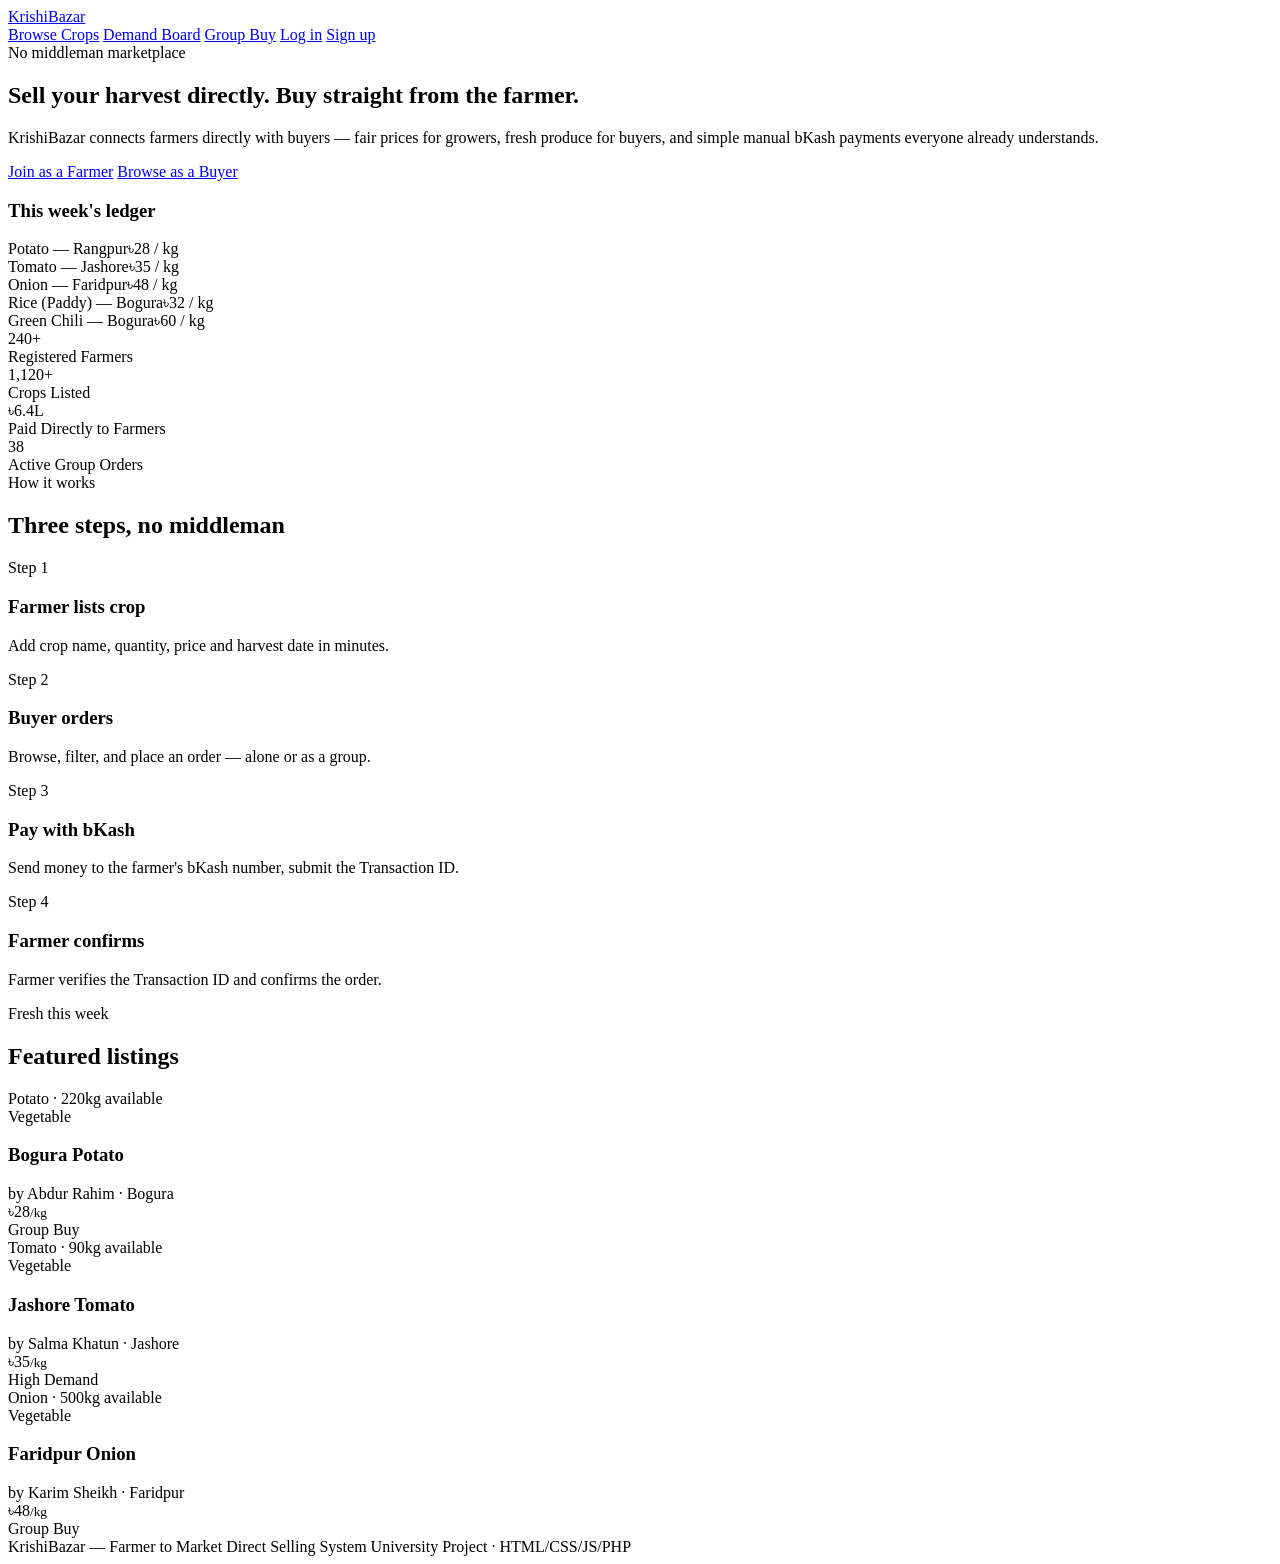
==== index.html @ 0cc7e867 "register form add" ====
<!DOCTYPE html>
<html lang="en">
<head>
<meta charset="UTF-8">
<meta name="viewport" content="width=device-width, initial-scale=1.0">
<title>KrishiBazar — Sell straight from the field</title>
</head>
<body>

  <header class="site-header">
    <div class="container header-inner">
      <a href="index.html" class="logo">Krishi<span>Bazar</span></a>
      <nav class="nav">
        <a href="browse-products.html">Browse Crops</a>
        <a href="demand-board.html">Demand Board</a>
        <a href="group-buy.html">Group Buy</a>
        <a href="login.html" class="btn btn-ghost btn-sm">Log in</a>
        <a href="register.html" class="btn btn-primary btn-sm">Sign up</a>
      </nav>
    </div>
  </header>
  <section class="hero">
    <div class="container hero-grid">
      <div>
        <div class="eyebrow">No middleman marketplace</div>
        <h1>Sell your harvest directly. Buy straight from the farmer.</h1>
        <p class="lede">KrishiBazar connects farmers directly with buyers — fair prices for growers, fresh produce for buyers, and simple manual bKash payments everyone already understands.</p>
        <div class="hero-actions">
          <a href="register.html" class="btn btn-primary">Join as a Farmer</a>
          <a href="browse-products.html" class="btn btn-accent">Browse as a Buyer</a>
        </div>
      </div>

      <div class="hero-ledger">
        <h3>This week's ledger</h3>
        <div class="ledger-row"><span>Potato — Rangpur</span><span class="up">৳28 / kg</span></div>
        <div class="ledger-row"><span>Tomato — Jashore</span><span class="up">৳35 / kg</span></div>
        <div class="ledger-row"><span>Onion — Faridpur</span><span class="up">৳48 / kg</span></div>
        <div class="ledger-row"><span>Rice (Paddy) — Bogura</span><span class="up">৳32 / kg</span></div>
        <div class="ledger-row"><span>Green Chili — Bogura</span><span class="up">৳60 / kg</span></div>
      </div>
    </div>
  </section>

  <div class="soil-divider"></div>

 
  <section class="section">
    <div class="container">
      <div class="stat-grid">
        <div class="stat-card">
          <div class="num">240+</div>
          <div class="label">Registered Farmers</div>
        </div>
        <div class="stat-card">
          <div class="num">1,120+</div>
          <div class="label">Crops Listed</div>
        </div>
        <div class="stat-card">
          <div class="num">৳6.4L</div>
          <div class="label">Paid Directly to Farmers</div>
        </div>
        <div class="stat-card">
          <div class="num">38</div>
          <div class="label">Active Group Orders</div>
        </div>
      </div>
    </div>
  </section>

  <!-- HOW IT WORKS -->
  <section class="section section-alt">
    <div class="container">
      <div class="section-head">
        <div class="eyebrow">How it works</div>
        <h2>Three steps, no middleman</h2>
      </div>
      <div class="stat-grid">
        <div class="stat-card">
          <div class="ticket-category">Step 1</div>
          <h3>Farmer lists crop</h3>
          <p>Add crop name, quantity, price and harvest date in minutes.</p>
        </div>
        <div class="stat-card">
          <div class="ticket-category">Step 2</div>
          <h3>Buyer orders</h3>
          <p>Browse, filter, and place an order — alone or as a group.</p>
        </div>
        <div class="stat-card">
          <div class="ticket-category">Step 3</div>
          <h3>Pay with bKash</h3>
          <p>Send money to the farmer's bKash number, submit the Transaction ID.</p>
        </div>
        <div class="stat-card">
          <div class="ticket-category">Step 4</div>
          <h3>Farmer confirms</h3>
          <p>Farmer verifies the Transaction ID and confirms the order.</p>
        </div>
      </div>
    </div>
  </section>


  <section class="section">
    <div class="container">
      <div class="section-head">
        <div class="eyebrow">Fresh this week</div>
        <h2>Featured listings</h2>
      </div>
      <div class="product-grid">

        <div class="ticket">
          <div class="ticket-media">Potato · 220kg available</div>
          <div class="ticket-body">
            <div class="ticket-category">Vegetable</div>
            <h3>Bogura Potato</h3>
            <div class="ticket-farmer">by Abdur Rahim · Bogura</div>
            <div class="ticket-price-row">
              <div class="ticket-price">৳28<small>/kg</small></div>
              <span class="tag">Group Buy</span>
            </div>
          </div>
        </div>

        <div class="ticket">
          <div class="ticket-media">Tomato · 90kg available</div>
          <div class="ticket-body">
            <div class="ticket-category">Vegetable</div>
            <h3>Jashore Tomato</h3>
            <div class="ticket-farmer">by Salma Khatun · Jashore</div>
            <div class="ticket-price-row">
              <div class="ticket-price">৳35<small>/kg</small></div>
              <span class="tag tag-marigold">High Demand</span>
            </div>
          </div>
        </div>

        <div class="ticket">
          <div class="ticket-media">Onion · 500kg available</div>
          <div class="ticket-body">
            <div class="ticket-category">Vegetable</div>
            <h3>Faridpur Onion</h3>
            <div class="ticket-farmer">by Karim Sheikh · Faridpur</div>
            <div class="ticket-price-row">
              <div class="ticket-price">৳48<small>/kg</small></div>
              <span class="tag">Group Buy</span>
            </div>
          </div>
        </div>

      </div>
    </div>
  </section>

  <footer class="site-footer">
    <div class="container">
      <span>KrishiBazar &mdash; Farmer to Market Direct Selling System</span>
      <span class="footer-note">University Project · HTML/CSS/JS/PHP</span>
    </div>
  </footer>

</body>
</html>
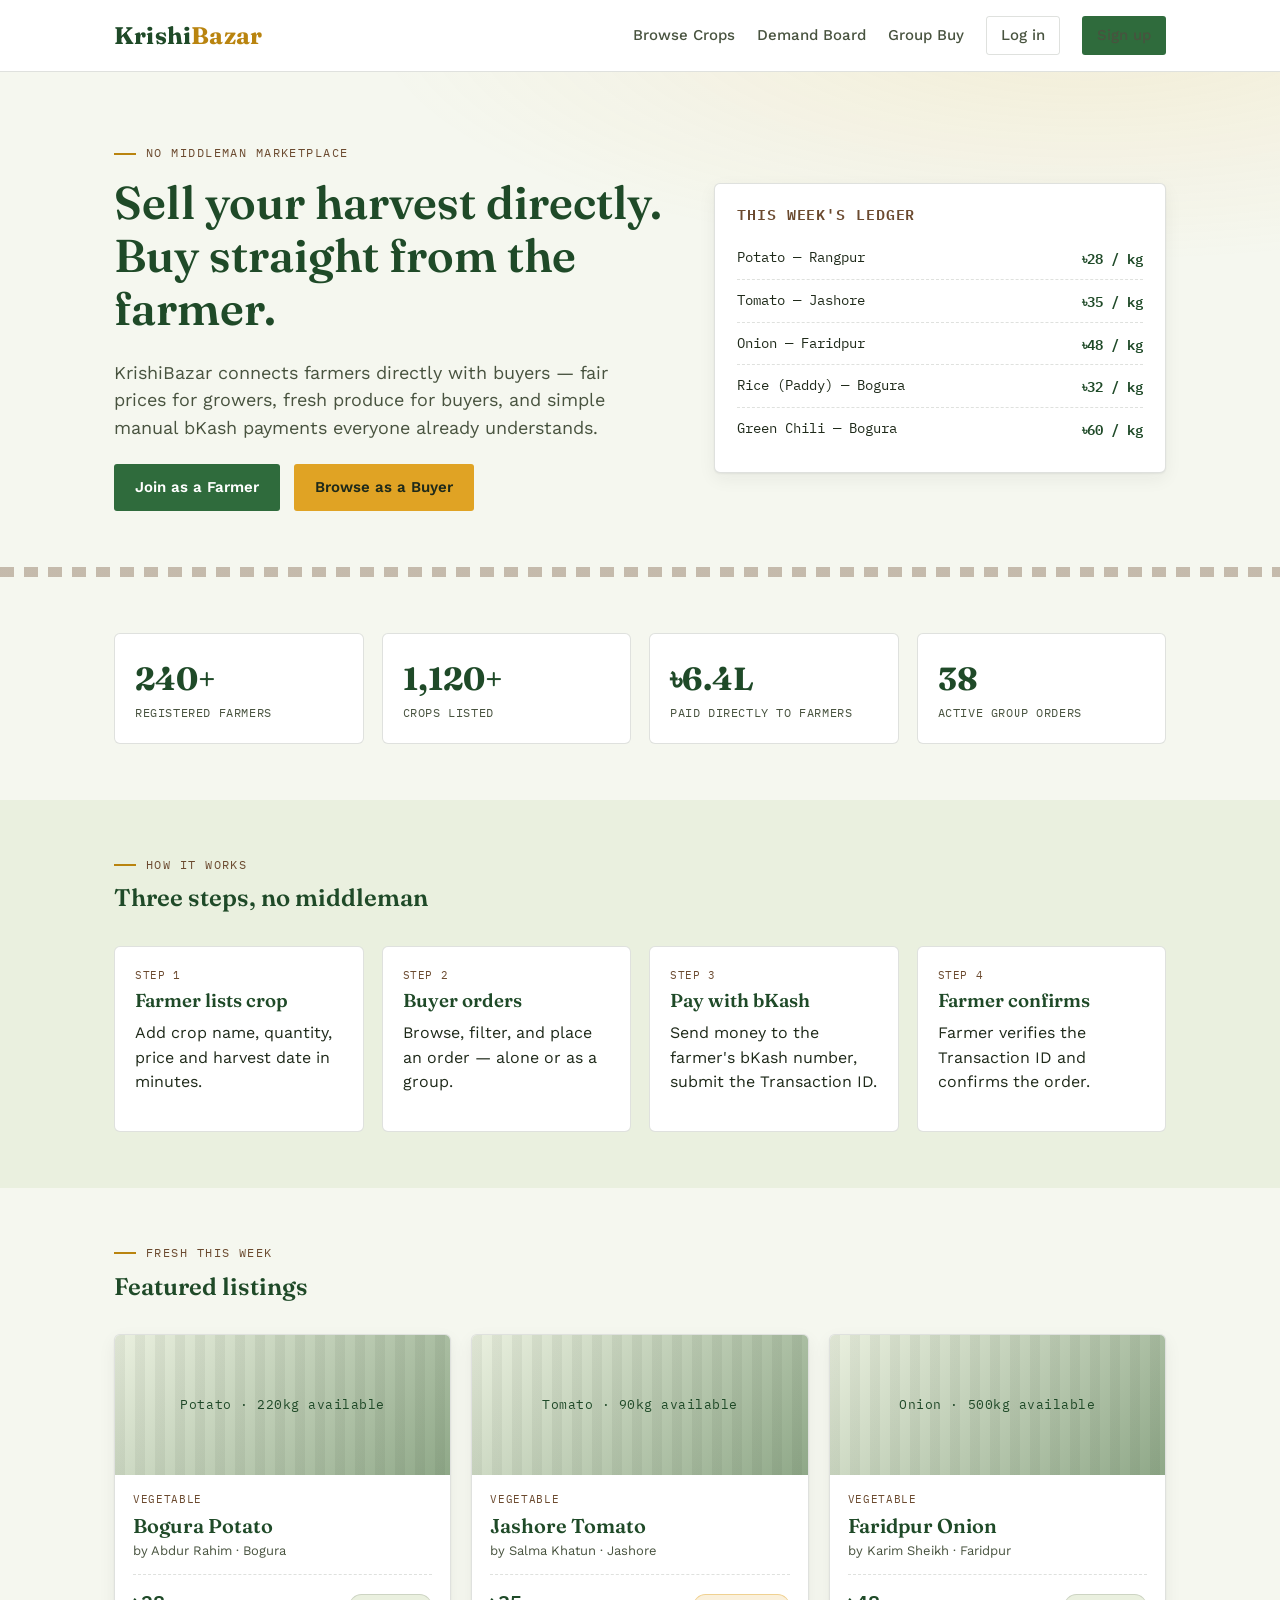
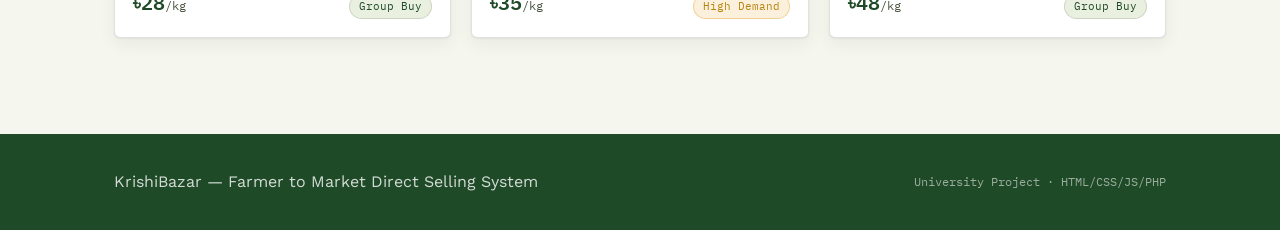
==== commit 358bdc0f: "add all css file" ====
--- a/index.html
+++ b/index.html
@@ -4,6 +4,7 @@
 <meta charset="UTF-8">
 <meta name="viewport" content="width=device-width, initial-scale=1.0">
 <title>KrishiBazar — Sell straight from the field</title>
+<link rel="stylesheet" href="assets/css/style.css">
 </head>
 <body>
 
--- a/assets/css/style.css
+++ b/assets/css/style.css
@@ -0,0 +1,664 @@
+
+
+@import url('https://fonts.googleapis.com/css2?family=Fraunces:opsz,wght@9..144,400;9..144,600;9..144,700&family=Work+Sans:wght@400;500;600;700&family=IBM+Plex+Mono:wght@400;500;600&display=swap');
+
+:root{
+  /* Colors */
+  --color-bg:        #F5F7EF;   /* pale sage-white page background */
+  --color-bg-alt:    #EAF0DF;   /* soft green tint for alt sections */
+  --color-panel:     #FFFFFF;
+  --color-ink:       #1F2A1A;   /* near-black green-charcoal text */
+  --color-ink-soft:  #48533F;
+  --color-green:     #2F6B3C;   /* leaf green - primary */
+  --color-green-dk:  #1F4A28;
+  --color-brown:     #6B4A2F;   /* soil brown - secondary */
+  --color-marigold:  #E0A324;   /* turmeric accent - CTA / highlight */
+  --color-marigold-dk: #B9840F;
+  --color-sage:      #8FA888;   /* muted borders */
+  --color-danger:    #A63A2E;
+  --color-line:      rgba(31,42,26,0.14);
+
+  /* Type */
+  --font-display: 'Fraunces', serif;
+  --font-body: 'Work Sans', sans-serif;
+  --font-mono: 'IBM Plex Mono', monospace;
+
+  --radius-sm: 3px;
+  --radius-md: 6px;
+  --shadow-card: 0 1px 2px rgba(31,42,26,0.06), 0 6px 18px rgba(31,42,26,0.06);
+}
+
+*, *::before, *::after{ box-sizing: border-box; }
+html{ scroll-behavior: smooth; }
+body{
+  margin:0;
+  font-family: var(--font-body);
+  background: var(--color-bg);
+  color: var(--color-ink);
+  line-height: 1.55;
+  -webkit-font-smoothing: antialiased;
+}
+h1,h2,h3,h4{
+  font-family: var(--font-display);
+  color: var(--color-green-dk);
+  margin: 0 0 .5em;
+  line-height: 1.15;
+  font-weight: 600;
+}
+p{ margin: 0 0 1em; }
+a{ color: var(--color-green); text-decoration: none; }
+a:hover{ text-decoration: underline; }
+img{ max-width: 100%; display:block; }
+
+.container{
+  width: 100%;
+  max-width: 1100px;
+  margin: 0 auto;
+  padding: 0 24px;
+}
+
+/* Focus visibility */
+a:focus-visible, button:focus-visible, input:focus-visible, select:focus-visible, textarea:focus-visible{
+  outline: 2px solid var(--color-marigold-dk);
+  outline-offset: 2px;
+}
+
+/* =========================
+   Soil-row divider (signature motif)
+   A repeating dashed "plowed row" line used to separate sections
+   ========================= */
+.soil-divider{
+  height: 10px;
+  width: 100%;
+  background-image: repeating-linear-gradient(
+    90deg,
+    var(--color-brown) 0px, var(--color-brown) 14px,
+    transparent 14px, transparent 24px
+  );
+  opacity: .35;
+}
+
+/* =========================
+   Header / Nav
+   ========================= */
+.site-header{
+  background: var(--color-panel);
+  border-bottom: var(--border, 1px solid var(--color-line));
+  position: sticky;
+  top: 0;
+  z-index: 50;
+}
+.header-inner{
+  display:flex;
+  align-items:center;
+  justify-content: space-between;
+  padding: 16px 24px;
+}
+.logo{
+  font-family: var(--font-display);
+  font-size: 24px;
+  font-weight: 700;
+  color: var(--color-green-dk);
+  letter-spacing: .2px;
+}
+.logo span{ color: var(--color-marigold-dk); }
+.logo:hover{ text-decoration: none; }
+
+.nav{ display:flex; align-items:center; gap: 22px; }
+.nav a{
+  color: var(--color-ink-soft);
+  font-weight: 500;
+  font-size: 15px;
+}
+.nav a:hover{ color: var(--color-green-dk); text-decoration: none; }
+
+.badge-role{
+  font-family: var(--font-mono);
+  font-size: 11px;
+  text-transform: uppercase;
+  letter-spacing: .06em;
+  background: var(--color-bg-alt);
+  color: var(--color-green-dk);
+  padding: 3px 8px;
+  border-radius: var(--radius-sm);
+  border: 1px solid var(--color-line);
+}
+
+/* =========================
+   Buttons
+   ========================= */
+.btn{
+  display:inline-flex;
+  align-items:center;
+  justify-content:center;
+  gap:8px;
+  font-family: var(--font-body);
+  font-weight: 600;
+  font-size: 15px;
+  padding: 11px 20px;
+  border-radius: var(--radius-sm);
+  border: 1px solid transparent;
+  cursor: pointer;
+  transition: transform .12s ease, box-shadow .12s ease, background .12s ease;
+}
+.btn:hover{ text-decoration:none; }
+.btn-primary{
+  background: var(--color-green);
+  color: #fff;
+}
+.btn-primary:hover{ background: var(--color-green-dk); }
+.btn-accent{
+  background: var(--color-marigold);
+  color: var(--color-ink);
+}
+.btn-accent:hover{ background: var(--color-marigold-dk); color:#fff; }
+.btn-ghost{
+  background: transparent;
+  color: var(--color-green-dk);
+  border-color: var(--color-line);
+}
+.btn-ghost:hover{ background: var(--color-bg-alt); }
+.btn-block{ width:100%; }
+.btn-sm{ padding: 7px 14px; font-size: 13px; }
+.btn:disabled{ opacity:.5; cursor:not-allowed; }
+
+/* =========================
+   Hero
+   ========================= */
+.hero{
+  padding: 72px 0 56px;
+  background:
+    radial-gradient(1200px 400px at 85% -10%, rgba(224,163,36,0.12), transparent 60%),
+    var(--color-bg);
+}
+.hero-grid{
+  display:grid;
+  grid-template-columns: 1.1fr .9fr;
+  gap: 48px;
+  align-items:center;
+}
+.eyebrow{
+  font-family: var(--font-mono);
+  font-size: 12px;
+  letter-spacing: .12em;
+  text-transform: uppercase;
+  color: var(--color-brown);
+  display:flex;
+  align-items:center;
+  gap: 10px;
+  margin-bottom: 14px;
+}
+.eyebrow::before{
+  content:"";
+  width: 22px; height: 2px;
+  background: var(--color-marigold-dk);
+  display:inline-block;
+}
+.hero h1{
+  font-size: 46px;
+  max-width: 620px;
+}
+.hero .lede{
+  font-size: 18px;
+  color: var(--color-ink-soft);
+  max-width: 520px;
+}
+.hero-actions{ display:flex; gap:14px; margin-top: 22px; }
+
+.hero-ledger{
+  background: var(--color-panel);
+  border: 1px solid var(--color-line);
+  border-radius: var(--radius-md);
+  box-shadow: var(--shadow-card);
+  padding: 22px;
+}
+.hero-ledger h3{
+  font-size: 15px;
+  font-family: var(--font-mono);
+  text-transform: uppercase;
+  letter-spacing: .06em;
+  color: var(--color-brown);
+  margin-bottom: 14px;
+}
+.ledger-row{
+  display:flex;
+  justify-content: space-between;
+  padding: 10px 0;
+  border-bottom: 1px dashed var(--color-line);
+  font-family: var(--font-mono);
+  font-size: 14px;
+}
+.ledger-row:last-child{ border-bottom:none; }
+.ledger-row .up{ color: var(--color-green-dk); font-weight:600; }
+
+/* =========================
+   Sections / stats
+   ========================= */
+.section{ padding: 56px 0; }
+.section-alt{ background: var(--color-bg-alt); }
+.section-head{ max-width: 640px; margin-bottom: 34px; }
+.section-head .eyebrow{ margin-bottom: 10px; }
+
+.stat-grid{
+  display:grid;
+  grid-template-columns: repeat(4,1fr);
+  gap: 18px;
+}
+.stat-card{
+  background: var(--color-panel);
+  border: 1px solid var(--color-line);
+  border-radius: var(--radius-md);
+  padding: 20px;
+}
+.stat-card .num{
+  font-family: var(--font-display);
+  font-size: 32px;
+  color: var(--color-green-dk);
+  font-weight:700;
+}
+.stat-card .label{
+  font-family: var(--font-mono);
+  font-size: 12px;
+  color: var(--color-ink-soft);
+  text-transform: uppercase;
+  letter-spacing: .05em;
+}
+
+/* =========================
+   Product cards ("harvest tickets")
+   ========================= */
+.product-grid{
+  display:grid;
+  grid-template-columns: repeat(3, 1fr);
+  gap: 20px;
+}
+.ticket{
+  background: var(--color-panel);
+  border: 1px solid var(--color-line);
+  border-radius: var(--radius-md);
+  overflow:hidden;
+  box-shadow: var(--shadow-card);
+  display:flex;
+  flex-direction:column;
+}
+.ticket-media{
+  height: 140px;
+  background: linear-gradient(135deg, var(--color-bg-alt), var(--color-sage));
+  display:flex; align-items:center; justify-content:center;
+  font-family: var(--font-mono);
+  color: var(--color-green-dk);
+  font-size: 13px;
+  letter-spacing:.04em;
+  position:relative;
+}
+.ticket-media::after{
+  content:"";
+  position:absolute; inset:0;
+  background-image: repeating-linear-gradient(90deg, rgba(31,42,26,0.06) 0 10px, transparent 10px 20px);
+}
+.ticket-body{ padding: 16px 18px 18px; flex:1; display:flex; flex-direction:column; }
+.ticket-category{
+  font-family: var(--font-mono);
+  font-size: 11px;
+  text-transform: uppercase;
+  letter-spacing:.06em;
+  color: var(--color-brown);
+  margin-bottom: 6px;
+}
+.ticket-body h3{ font-size: 20px; margin-bottom: 4px; }
+.ticket-farmer{ font-size: 13px; color: var(--color-ink-soft); margin-bottom: 12px; }
+.ticket-price-row{
+  display:flex;
+  align-items:baseline;
+  justify-content:space-between;
+  border-top: 1px dashed var(--color-line);
+  padding-top: 12px;
+  margin-top:auto;
+}
+.ticket-price{
+  font-family: var(--font-mono);
+  font-size: 20px;
+  font-weight:600;
+  color: var(--color-green-dk);
+}
+.ticket-price small{ font-size:12px; color:var(--color-ink-soft); font-weight:400; }
+.ticket-stock{ font-size:12px; font-family: var(--font-mono); color: var(--color-ink-soft); }
+.ticket-actions{ margin-top: 14px; display:flex; gap:10px; }
+
+.tag{
+  display:inline-block;
+  font-family: var(--font-mono);
+  font-size: 11px;
+  padding: 3px 9px;
+  border-radius: 999px;
+  border: 1px solid var(--color-line);
+  background: var(--color-bg-alt);
+  color: var(--color-green-dk);
+}
+.tag-marigold{ background: rgba(224,163,36,0.16); color: var(--color-marigold-dk); border-color: rgba(224,163,36,0.4);}
+
+/* =========================
+   Filter bar
+   ========================= */
+.filter-bar{
+  background: var(--color-panel);
+  border:1px solid var(--color-line);
+  border-radius: var(--radius-md);
+  padding: 16px;
+  display:flex;
+  gap:14px;
+  flex-wrap:wrap;
+  align-items:flex-end;
+  margin-bottom: 28px;
+}
+.field{ display:flex; flex-direction:column; gap:6px; }
+.field label{
+  font-family: var(--font-mono);
+  font-size: 11px;
+  text-transform: uppercase;
+  letter-spacing:.05em;
+  color: var(--color-ink-soft);
+}
+.field input, .field select, .field textarea{
+  font-family: var(--font-body);
+  font-size: 14px;
+  padding: 10px 12px;
+  border: 1px solid var(--color-line);
+  border-radius: var(--radius-sm);
+  background: #fff;
+  color: var(--color-ink);
+  min-width: 160px;
+}
+.field input:focus, .field select:focus, .field textarea:focus{
+  border-color: var(--color-green);
+}
+.field-search{ flex:1; min-width: 220px; }
+.field-search input{ width:100%; }
+
+/* =========================
+   Forms (auth, add product, order)
+   ========================= */
+.auth-wrap{
+  display:flex;
+  min-height: calc(100vh - 65px);
+}
+.auth-side{
+  flex: 1;
+  background: var(--color-green-dk);
+  color: #fff;
+  padding: 56px;
+  display:flex;
+  flex-direction:column;
+  justify-content:center;
+  position:relative;
+  overflow:hidden;
+}
+.auth-side::before{
+  content:"";
+  position:absolute; left:0; right:0; bottom:0; height:70px;
+  background-image: repeating-linear-gradient(90deg, rgba(255,255,255,0.08) 0 14px, transparent 14px 24px);
+}
+.auth-side h2{ color:#fff; font-size: 34px; max-width: 380px; }
+.auth-side p{ color: rgba(255,255,255,0.75); max-width: 360px; }
+.auth-side .eyebrow{ color: var(--color-marigold); }
+.auth-side .eyebrow::before{ background: var(--color-marigold); }
+
+.auth-form{
+  flex: 1;
+  display:flex;
+  align-items:center;
+  justify-content:center;
+  padding: 48px;
+}
+.form-card{
+  width:100%;
+  max-width: 420px;
+}
+.form-card h2{ font-size: 28px; }
+.form-card .sub{ color: var(--color-ink-soft); margin-bottom: 28px; }
+
+.form-group{ margin-bottom: 18px; display:flex; flex-direction:column; gap:6px; }
+.form-group label{
+  font-size: 13px;
+  font-weight: 600;
+  color: var(--color-ink);
+}
+.form-group .hint{
+  font-size: 12px;
+  color: var(--color-ink-soft);
+}
+.form-group input, .form-group select, .form-group textarea{
+  font-family: var(--font-body);
+  font-size: 15px;
+  padding: 12px 14px;
+  border: 1px solid var(--color-line);
+  border-radius: var(--radius-sm);
+  background:#fff;
+  color: var(--color-ink);
+  width:100%;
+}
+.form-group input:focus, .form-group select:focus, .form-group textarea:focus{
+  border-color: var(--color-green);
+}
+.form-row{ display:flex; gap:14px; }
+.form-row .form-group{ flex:1; }
+
+.role-toggle{
+  display:flex;
+  border: 1px solid var(--color-line);
+  border-radius: var(--radius-sm);
+  overflow:hidden;
+  margin-bottom: 22px;
+}
+.role-toggle label{
+  flex:1;
+  text-align:center;
+  padding: 11px 0;
+  font-size: 14px;
+  font-weight: 600;
+  cursor:pointer;
+  color: var(--color-ink-soft);
+  background: var(--color-bg-alt);
+}
+.role-toggle input{ display:none; }
+.role-toggle input:checked + label{
+  background: var(--color-green);
+  color:#fff;
+}
+
+.form-foot{
+  margin-top: 18px;
+  font-size: 14px;
+  color: var(--color-ink-soft);
+}
+
+.alert{
+  border-radius: var(--radius-sm);
+  padding: 12px 14px;
+  font-size: 14px;
+  margin-bottom: 18px;
+  border: 1px solid transparent;
+}
+.alert-error{ background: #FBEAE7; border-color: #E9C3BB; color: var(--color-danger); }
+.alert-success{ background: #E9F3E4; border-color: #BFDCB0; color: var(--color-green-dk); }
+.alert-info{ background: #FDF3DD; border-color: #F0DBA0; color: var(--color-marigold-dk); }
+
+/* =========================
+   Dashboard layout
+   ========================= */
+.dash-wrap{ display:flex; min-height: calc(100vh - 65px); }
+.dash-side{
+  width: 230px;
+  background: var(--color-panel);
+  border-right: 1px solid var(--color-line);
+  padding: 26px 18px;
+  flex-shrink:0;
+}
+.dash-side .who{
+  font-family: var(--font-mono);
+  font-size: 12px;
+  color: var(--color-ink-soft);
+  margin-bottom: 22px;
+  padding-bottom: 16px;
+  border-bottom: 1px dashed var(--color-line);
+}
+.dash-side .who strong{ display:block; color:var(--color-ink); font-family:var(--font-body); font-size:15px; }
+.dash-nav{ display:flex; flex-direction:column; gap:4px; }
+.dash-nav a{
+  padding: 10px 12px;
+  border-radius: var(--radius-sm);
+  color: var(--color-ink-soft);
+  font-size: 14px;
+  font-weight: 500;
+}
+.dash-nav a:hover{ background: var(--color-bg-alt); text-decoration:none; }
+.dash-nav a.active{ background: var(--color-green); color:#fff; }
+.dash-main{ flex:1; padding: 32px 40px; }
+.dash-head{ display:flex; justify-content:space-between; align-items:flex-start; margin-bottom: 26px; }
+
+.table-card{
+  background: var(--color-panel);
+  border: 1px solid var(--color-line);
+  border-radius: var(--radius-md);
+  overflow:hidden;
+}
+table{ width:100%; border-collapse: collapse; font-size: 14px; }
+thead th{
+  text-align:left;
+  font-family: var(--font-mono);
+  font-size: 11px;
+  text-transform:uppercase;
+  letter-spacing:.05em;
+  color: var(--color-ink-soft);
+  background: var(--color-bg-alt);
+  padding: 12px 16px;
+  border-bottom: 1px solid var(--color-line);
+}
+tbody td{
+  padding: 13px 16px;
+  border-bottom: 1px solid var(--color-line);
+  vertical-align:middle;
+}
+tbody tr:last-child td{ border-bottom:none; }
+tbody tr:hover{ background: rgba(143,168,136,0.08); }
+
+.status-pill{
+  font-family: var(--font-mono);
+  font-size: 11px;
+  padding: 4px 10px;
+  border-radius: 999px;
+  text-transform: uppercase;
+  letter-spacing:.04em;
+  display:inline-block;
+}
+.status-pending{ background:#FDF3DD; color: var(--color-marigold-dk); }
+.status-submitted{ background:#E6EEF7; color:#2A5B8A; }
+.status-confirmed{ background:#E9F3E4; color: var(--color-green-dk); }
+.status-completed{ background: var(--color-green-dk); color:#fff; }
+.status-cancelled{ background:#FBEAE7; color: var(--color-danger); }
+
+/* =========================
+   Group buy progress
+   ========================= */
+.progress-track{
+  width:100%;
+  height: 14px;
+  background: var(--color-bg-alt);
+  border-radius: 999px;
+  overflow:hidden;
+  border: 1px solid var(--color-line);
+}
+.progress-fill{
+  height:100%;
+  background: linear-gradient(90deg, var(--color-green), var(--color-marigold));
+}
+.group-card{
+  background: var(--color-panel);
+  border: 1px solid var(--color-line);
+  border-radius: var(--radius-md);
+  padding: 20px;
+  box-shadow: var(--shadow-card);
+  margin-bottom: 18px;
+}
+.group-card-head{ display:flex; justify-content:space-between; align-items:center; margin-bottom:10px;}
+.group-meta{ display:flex; justify-content:space-between; font-family:var(--font-mono); font-size:12px; color:var(--color-ink-soft); margin: 10px 0; }
+.member-row{ display:flex; justify-content:space-between; padding:8px 0; border-bottom:1px dashed var(--color-line); font-size:14px; }
+.member-row:last-child{ border-bottom:none; }
+
+/* =========================
+   Demand board
+   ========================= */
+.trending-box{
+  background: var(--color-green-dk);
+  color:#fff;
+  border-radius: var(--radius-md);
+  padding: 22px;
+  margin-bottom: 30px;
+}
+.trending-box h3{ color:#fff; font-size:16px; font-family: var(--font-mono); text-transform:uppercase; letter-spacing:.05em; }
+.trend-row{
+  display:flex; justify-content:space-between; align-items:center;
+  padding: 10px 0;
+  border-bottom: 1px dashed rgba(255,255,255,0.2);
+  font-size: 14px;
+}
+.trend-row:last-child{ border-bottom:none; }
+.trend-rank{ font-family: var(--font-mono); color: var(--color-marigold); margin-right:10px; }
+
+.demand-card{
+  background: var(--color-panel);
+  border:1px solid var(--color-line);
+  border-radius: var(--radius-md);
+  padding: 18px 20px;
+  margin-bottom: 14px;
+  display:flex;
+  justify-content:space-between;
+  align-items:center;
+  gap: 20px;
+}
+.demand-card .info h4{ margin:0 0 4px; font-size:17px; }
+.demand-card .info .meta{ font-family:var(--font-mono); font-size:12px; color:var(--color-ink-soft); }
+
+/* =========================
+   Footer
+   ========================= */
+.site-footer{
+  background: var(--color-green-dk);
+  color: rgba(255,255,255,0.8);
+  padding: 36px 0;
+  margin-top: 40px;
+}
+.site-footer .container{
+  display:flex;
+  justify-content:space-between;
+  align-items:center;
+  flex-wrap:wrap;
+  gap: 12px;
+}
+.site-footer a{ color: rgba(255,255,255,0.85); }
+.footer-note{ font-family: var(--font-mono); font-size: 12px; color: rgba(255,255,255,0.55); }
+
+/* =========================
+   Responsive
+   ========================= */
+@media (max-width: 900px){
+  .hero-grid{ grid-template-columns: 1fr; }
+  .stat-grid{ grid-template-columns: repeat(2,1fr); }
+  .product-grid{ grid-template-columns: repeat(2,1fr); }
+  .dash-wrap{ flex-direction:column; }
+  .dash-side{ width:100%; border-right:none; border-bottom:1px solid var(--color-line); }
+  .auth-wrap{ flex-direction:column; }
+  .auth-side{ padding: 36px 24px; }
+}
+@media (max-width: 640px){
+  .nav{ gap: 12px; }
+  .hero h1{ font-size: 32px; }
+  .product-grid{ grid-template-columns: 1fr; }
+  .stat-grid{ grid-template-columns: 1fr 1fr; }
+  .form-row{ flex-direction:column; gap:0; }
+  .dash-main{ padding: 22px 18px; }
+}
+
+@media (prefers-reduced-motion: reduce){
+  *{ scroll-behavior:auto !important; transition:none !important; }
+}
